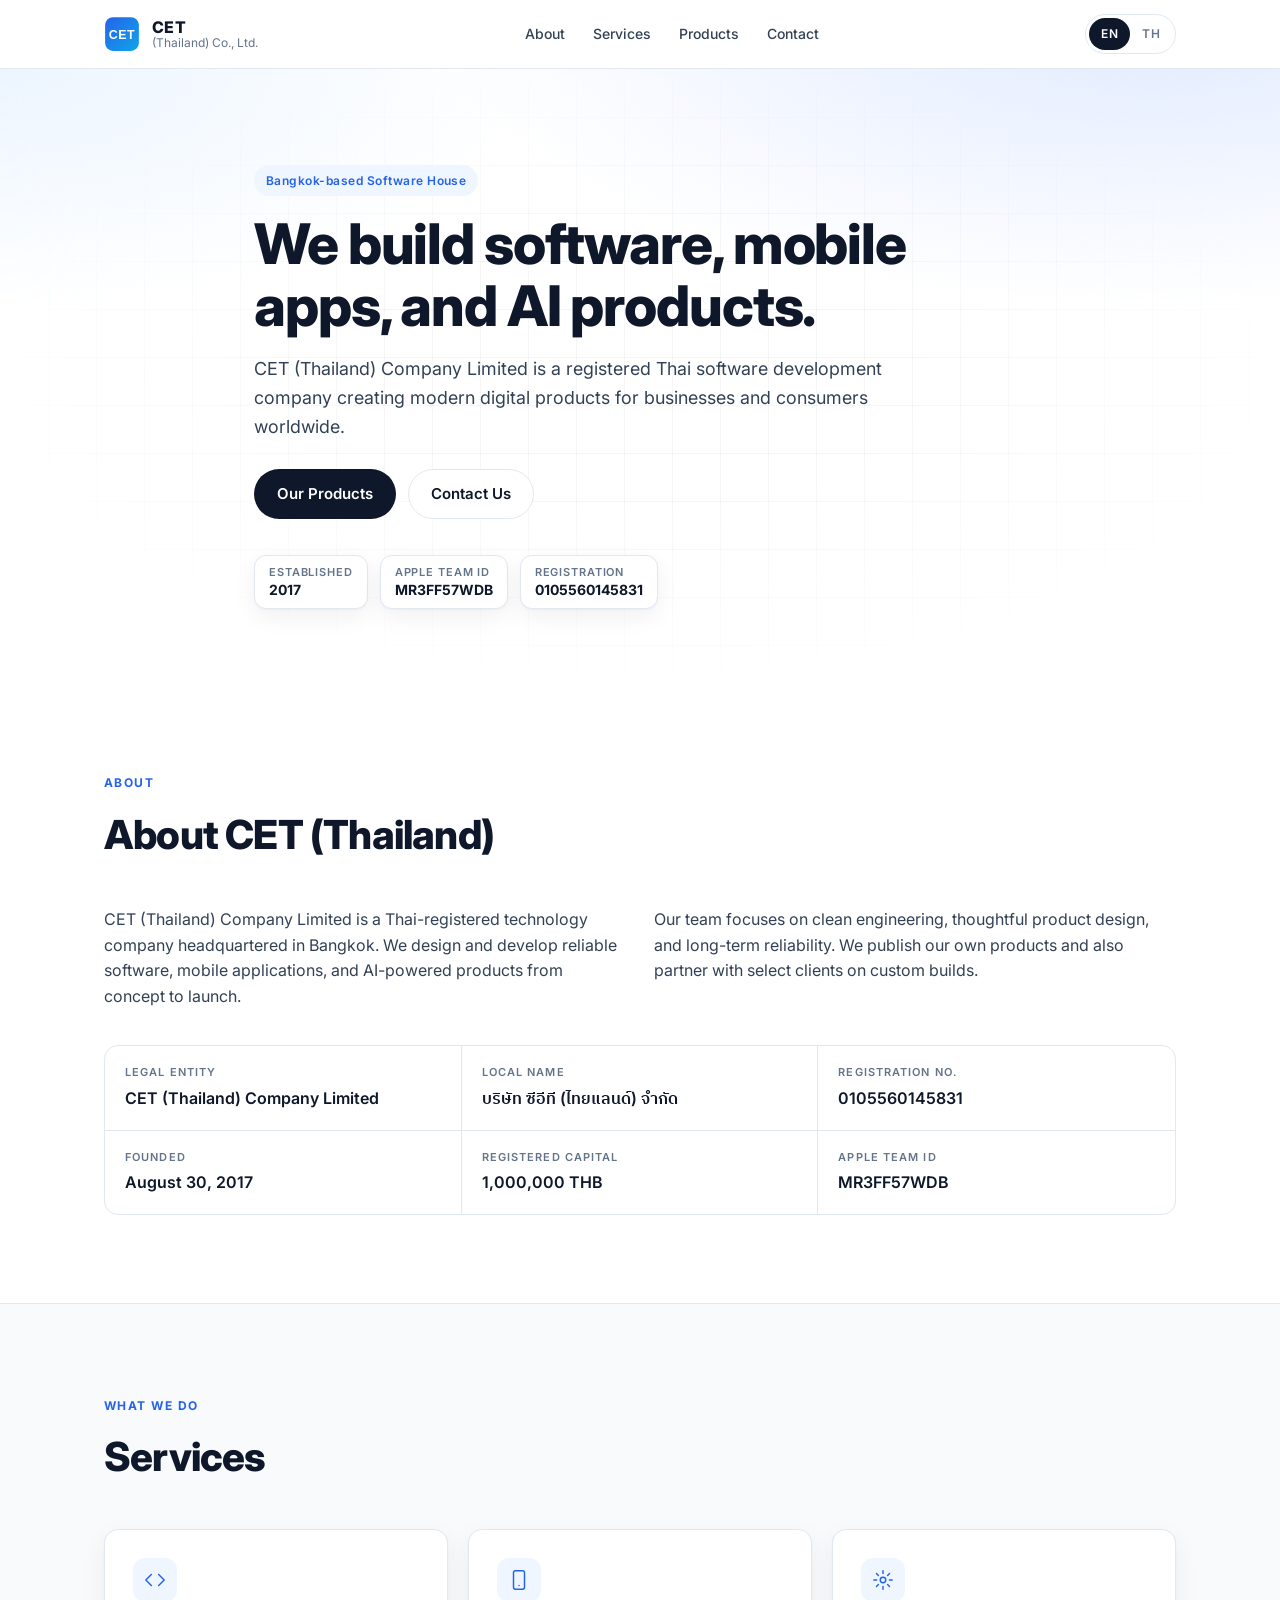
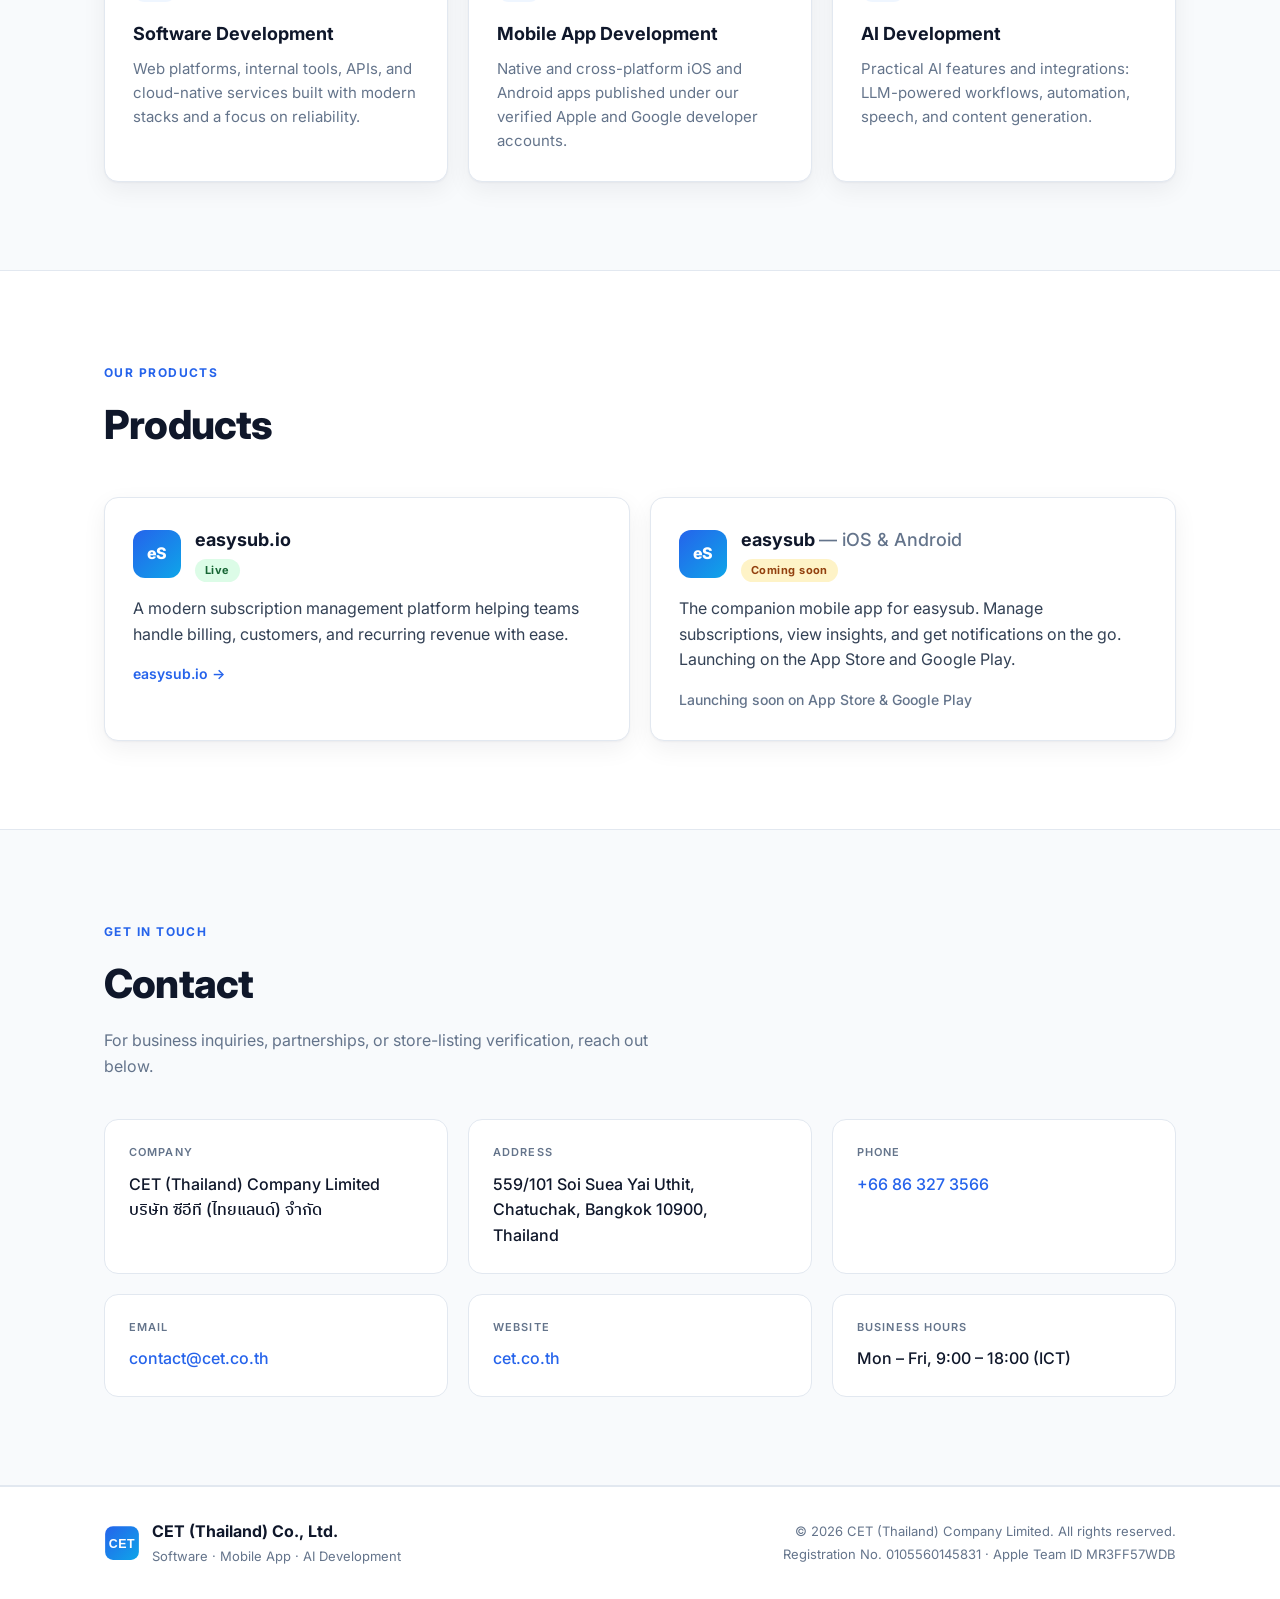
==== index.html @ 1dce6642 "Initial commit: CET (Thailand) Co., Ltd. corporate site (TH/EN)" ====
<!DOCTYPE html>
<html lang="en">
<head>
  <meta charset="UTF-8" />
  <meta name="viewport" content="width=device-width, initial-scale=1.0" />
  <title>CET (Thailand) Company Limited — Software, App & AI Development</title>
  <meta name="description" content="CET (Thailand) Company Limited is a Bangkok-based software house specializing in software, mobile app, and AI development. Makers of easysub.io." />
  <meta name="keywords" content="CET Thailand, Software Developer, App Developer, AI Developer, easysub, easysub.io, Bangkok Software House" />
  <meta name="author" content="CET (Thailand) Company Limited" />
  <meta name="robots" content="index, follow" />

  <!-- Open Graph -->
  <meta property="og:type" content="website" />
  <meta property="og:url" content="https://cet.co.th/" />
  <meta property="og:title" content="CET (Thailand) Company Limited" />
  <meta property="og:description" content="Software, mobile app, and AI development. Makers of easysub.io." />
  <meta property="og:image" content="https://cet.co.th/assets/og.png" />
  <meta property="og:site_name" content="CET (Thailand) Co., Ltd." />

  <!-- Twitter -->
  <meta name="twitter:card" content="summary_large_image" />
  <meta name="twitter:title" content="CET (Thailand) Company Limited" />
  <meta name="twitter:description" content="Software, mobile app, and AI development. Makers of easysub.io." />

  <link rel="canonical" href="https://cet.co.th/" />
  <link rel="icon" type="image/svg+xml" href="assets/favicon.svg" />
  <link rel="stylesheet" href="assets/style.css" />
  <link rel="preconnect" href="https://fonts.googleapis.com" />
  <link rel="preconnect" href="https://fonts.gstatic.com" crossorigin />
  <link href="https://fonts.googleapis.com/css2?family=Inter:wght@400;500;600;700;800&family=IBM+Plex+Sans+Thai:wght@400;500;600;700&display=swap" rel="stylesheet" />

  <!-- JSON-LD Structured Data for App Store / Play Store / SEO verification -->
  <script type="application/ld+json">
  {
    "@context": "https://schema.org",
    "@type": "Organization",
    "name": "CET (Thailand) Company Limited",
    "alternateName": "บริษัท ซีอีที (ไทยแลนด์) จำกัด",
    "url": "https://cet.co.th",
    "logo": "https://cet.co.th/assets/logo.svg",
    "foundingDate": "2017-08-30",
    "taxID": "0105560145831",
    "email": "contact@cet.co.th",
    "telephone": "+66-86-327-3566",
    "address": {
      "@type": "PostalAddress",
      "streetAddress": "559/101 Soi Suea Yai Uthit",
      "addressLocality": "Chatuchak",
      "addressRegion": "Bangkok",
      "postalCode": "10900",
      "addressCountry": "TH"
    },
    "sameAs": [
      "https://easysub.io"
    ]
  }
  </script>
</head>
<body>
  <!-- ============ HEADER ============ -->
  <header class="header">
    <div class="container nav">
      <a href="#" class="brand" aria-label="CET (Thailand) Co., Ltd.">
        <img src="assets/logo.svg" alt="CET logo" class="brand-logo" />
        <div class="brand-text">
          <span class="brand-name">CET</span>
          <span class="brand-sub" data-i18n="brand.sub">(Thailand) Co., Ltd.</span>
        </div>
      </a>

      <nav class="nav-links" aria-label="Primary">
        <a href="#about" data-i18n="nav.about">About</a>
        <a href="#services" data-i18n="nav.services">Services</a>
        <a href="#products" data-i18n="nav.products">Products</a>
        <a href="#contact" data-i18n="nav.contact">Contact</a>
      </nav>

      <div class="lang-switch" role="group" aria-label="Language switcher">
        <button type="button" class="lang-btn active" data-lang="en">EN</button>
        <button type="button" class="lang-btn" data-lang="th">TH</button>
      </div>
    </div>
  </header>

  <!-- ============ HERO ============ -->
  <section class="hero">
    <div class="container hero-inner">
      <span class="eyebrow" data-i18n="hero.eyebrow">Bangkok-based Software House</span>
      <h1 data-i18n="hero.title">We build software, mobile apps, and AI products.</h1>
      <p class="lead" data-i18n="hero.lead">CET (Thailand) Company Limited is a registered Thai software development company creating modern digital products for businesses and consumers worldwide.</p>
      <div class="hero-cta">
        <a class="btn btn-primary" href="#products" data-i18n="hero.cta.products">Our Products</a>
        <a class="btn btn-ghost" href="#contact" data-i18n="hero.cta.contact">Contact Us</a>
      </div>
      <div class="hero-badges">
        <div class="badge"><strong data-i18n="hero.badges.since.label">Established</strong><span>2017</span></div>
        <div class="badge"><strong data-i18n="hero.badges.team.label">Apple Team ID</strong><span>MR3FF57WDB</span></div>
        <div class="badge"><strong data-i18n="hero.badges.reg.label">Registration</strong><span>0105560145831</span></div>
      </div>
    </div>
  </section>

  <!-- ============ ABOUT ============ -->
  <section id="about" class="section">
    <div class="container">
      <div class="section-head">
        <span class="kicker" data-i18n="about.kicker">About</span>
        <h2 data-i18n="about.title">About CET (Thailand)</h2>
      </div>
      <div class="about-grid">
        <p data-i18n="about.p1">CET (Thailand) Company Limited is a Thai-registered technology company headquartered in Bangkok. We design and develop reliable software, mobile applications, and AI-powered products from concept to launch.</p>
        <p data-i18n="about.p2">Our team focuses on clean engineering, thoughtful product design, and long-term reliability. We publish our own products and also partner with select clients on custom builds.</p>
      </div>
      <dl class="legal-grid" aria-label="Company legal details">
        <div><dt data-i18n="about.legal.entity">Legal Entity</dt><dd>CET (Thailand) Company Limited</dd></div>
        <div><dt data-i18n="about.legal.local">Local Name</dt><dd>บริษัท ซีอีที (ไทยแลนด์) จำกัด</dd></div>
        <div><dt data-i18n="about.legal.reg">Registration No.</dt><dd>0105560145831</dd></div>
        <div><dt data-i18n="about.legal.founded">Founded</dt><dd data-i18n="about.legal.foundedVal">August 30, 2017</dd></div>
        <div><dt data-i18n="about.legal.capital">Registered Capital</dt><dd>1,000,000 THB</dd></div>
        <div><dt data-i18n="about.legal.team">Apple Team ID</dt><dd>MR3FF57WDB</dd></div>
      </dl>
    </div>
  </section>

  <!-- ============ SERVICES ============ -->
  <section id="services" class="section section-alt">
    <div class="container">
      <div class="section-head">
        <span class="kicker" data-i18n="services.kicker">What we do</span>
        <h2 data-i18n="services.title">Services</h2>
      </div>
      <div class="cards">
        <article class="card">
          <div class="card-icon" aria-hidden="true">
            <svg viewBox="0 0 24 24" fill="none" stroke="currentColor" stroke-width="1.6" stroke-linecap="round" stroke-linejoin="round"><polyline points="16 18 22 12 16 6"/><polyline points="8 6 2 12 8 18"/></svg>
          </div>
          <h3 data-i18n="services.s1.title">Software Development</h3>
          <p data-i18n="services.s1.desc">Web platforms, internal tools, APIs, and cloud-native services built with modern stacks and a focus on reliability.</p>
        </article>
        <article class="card">
          <div class="card-icon" aria-hidden="true">
            <svg viewBox="0 0 24 24" fill="none" stroke="currentColor" stroke-width="1.6" stroke-linecap="round" stroke-linejoin="round"><rect x="6" y="2" width="12" height="20" rx="2"/><line x1="12" y1="18" x2="12" y2="18"/></svg>
          </div>
          <h3 data-i18n="services.s2.title">Mobile App Development</h3>
          <p data-i18n="services.s2.desc">Native and cross-platform iOS and Android apps published under our verified Apple and Google developer accounts.</p>
        </article>
        <article class="card">
          <div class="card-icon" aria-hidden="true">
            <svg viewBox="0 0 24 24" fill="none" stroke="currentColor" stroke-width="1.6" stroke-linecap="round" stroke-linejoin="round"><circle cx="12" cy="12" r="3"/><path d="M12 2v3M12 19v3M2 12h3M19 12h3M4.9 4.9l2.1 2.1M17 17l2.1 2.1M4.9 19.1L7 17M17 7l2.1-2.1"/></svg>
          </div>
          <h3 data-i18n="services.s3.title">AI Development</h3>
          <p data-i18n="services.s3.desc">Practical AI features and integrations: LLM-powered workflows, automation, speech, and content generation.</p>
        </article>
      </div>
    </div>
  </section>

  <!-- ============ PRODUCTS ============ -->
  <section id="products" class="section">
    <div class="container">
      <div class="section-head">
        <span class="kicker" data-i18n="products.kicker">Our products</span>
        <h2 data-i18n="products.title">Products</h2>
      </div>
      <div class="products">
        <article class="product">
          <div class="product-head">
            <div class="product-logo easysub-mark" aria-hidden="true">eS</div>
            <div>
              <h3>easysub.io</h3>
              <span class="tag tag-live" data-i18n="products.live">Live</span>
            </div>
          </div>
          <p data-i18n="products.p1.desc">A modern subscription management platform helping teams handle billing, customers, and recurring revenue with ease.</p>
          <a class="link" href="https://easysub.io" target="_blank" rel="noopener">easysub.io →</a>
        </article>
        <article class="product">
          <div class="product-head">
            <div class="product-logo easysub-mark" aria-hidden="true">eS</div>
            <div>
              <h3>easysub <span class="muted">— iOS &amp; Android</span></h3>
              <span class="tag tag-soon" data-i18n="products.soon">Coming soon</span>
            </div>
          </div>
          <p data-i18n="products.p2.desc">The companion mobile app for easysub. Manage subscriptions, view insights, and get notifications on the go. Launching on the App Store and Google Play.</p>
          <span class="link muted" data-i18n="products.p2.cta">Launching soon on App Store &amp; Google Play</span>
        </article>
      </div>
    </div>
  </section>

  <!-- ============ CONTACT ============ -->
  <section id="contact" class="section section-alt">
    <div class="container">
      <div class="section-head">
        <span class="kicker" data-i18n="contact.kicker">Get in touch</span>
        <h2 data-i18n="contact.title">Contact</h2>
        <p class="section-sub" data-i18n="contact.sub">For business inquiries, partnerships, or store-listing verification, reach out below.</p>
      </div>

      <div class="contact-grid">
        <div class="contact-card">
          <span class="contact-label" data-i18n="contact.company">Company</span>
          <p>CET (Thailand) Company Limited<br/>บริษัท ซีอีที (ไทยแลนด์) จำกัด</p>
        </div>
        <div class="contact-card">
          <span class="contact-label" data-i18n="contact.address">Address</span>
          <p data-i18n="contact.addressVal">559/101 Soi Suea Yai Uthit,<br/>Chatuchak, Bangkok 10900,<br/>Thailand</p>
        </div>
        <div class="contact-card">
          <span class="contact-label" data-i18n="contact.phone">Phone</span>
          <p><a href="tel:+66863273566">+66 86 327 3566</a></p>
        </div>
        <div class="contact-card">
          <span class="contact-label" data-i18n="contact.email">Email</span>
          <p><a href="mailto:contact@cet.co.th">contact@cet.co.th</a></p>
        </div>
        <div class="contact-card">
          <span class="contact-label" data-i18n="contact.website">Website</span>
          <p><a href="https://cet.co.th">cet.co.th</a></p>
        </div>
        <div class="contact-card">
          <span class="contact-label" data-i18n="contact.hours">Business Hours</span>
          <p data-i18n="contact.hoursVal">Mon – Fri, 9:00 – 18:00 (ICT)</p>
        </div>
      </div>
    </div>
  </section>

  <!-- ============ FOOTER ============ -->
  <footer class="footer">
    <div class="container footer-inner">
      <div class="footer-brand">
        <img src="assets/logo.svg" alt="" class="brand-logo" aria-hidden="true" />
        <div>
          <strong>CET (Thailand) Co., Ltd.</strong>
          <p class="muted small" data-i18n="footer.tagline">Software · Mobile App · AI Development</p>
        </div>
      </div>
      <div class="footer-meta small muted">
        <p>© <span id="year"></span> CET (Thailand) Company Limited. <span data-i18n="footer.rights">All rights reserved.</span></p>
        <p data-i18n="footer.legal">Registration No. 0105560145831 · Apple Team ID MR3FF57WDB</p>
      </div>
    </div>
  </footer>

  <script src="assets/script.js"></script>
</body>
</html>
---- assets/style.css ----
/* ============ Reset & Base ============ */
*, *::before, *::after { box-sizing: border-box; }
html { scroll-behavior: smooth; -webkit-text-size-adjust: 100%; }
body {
  margin: 0;
  font-family: 'Inter', 'IBM Plex Sans Thai', -apple-system, BlinkMacSystemFont, 'Segoe UI', sans-serif;
  color: #0f172a;
  background: #ffffff;
  line-height: 1.6;
  -webkit-font-smoothing: antialiased;
  -moz-osx-font-smoothing: grayscale;
}
html[lang="th"] body {
  font-family: 'IBM Plex Sans Thai', 'Inter', -apple-system, BlinkMacSystemFont, sans-serif;
}
img { max-width: 100%; display: block; }
a { color: inherit; text-decoration: none; }
button { font: inherit; cursor: pointer; border: 0; background: transparent; color: inherit; }

:root {
  --bg: #ffffff;
  --bg-alt: #f8fafc;
  --ink: #0f172a;
  --ink-2: #334155;
  --muted: #64748b;
  --line: #e2e8f0;
  --brand: #2563eb;
  --brand-2: #1d4ed8;
  --brand-soft: #eff6ff;
  --accent: #0ea5e9;
  --shadow: 0 1px 2px rgba(15, 23, 42, .04), 0 8px 24px rgba(15, 23, 42, .06);
  --radius: 14px;
}

.container {
  width: 100%;
  max-width: 1120px;
  margin: 0 auto;
  padding: 0 24px;
}

/* ============ Header ============ */
.header {
  position: sticky;
  top: 0;
  z-index: 50;
  background: rgba(255, 255, 255, .85);
  backdrop-filter: saturate(180%) blur(12px);
  -webkit-backdrop-filter: saturate(180%) blur(12px);
  border-bottom: 1px solid var(--line);
}
.nav {
  display: flex;
  align-items: center;
  justify-content: space-between;
  gap: 16px;
  height: 68px;
}
.brand {
  display: flex;
  align-items: center;
  gap: 12px;
}
.brand-logo { width: 36px; height: 36px; }
.brand-text { display: flex; flex-direction: column; line-height: 1.1; }
.brand-name { font-weight: 800; letter-spacing: .02em; }
.brand-sub { font-size: 12px; color: var(--muted); }
.nav-links {
  display: flex;
  gap: 28px;
  font-size: 14px;
  font-weight: 500;
  color: var(--ink-2);
}
.nav-links a { transition: color .15s ease; }
.nav-links a:hover { color: var(--brand); }

.lang-switch {
  display: inline-flex;
  border: 1px solid var(--line);
  border-radius: 999px;
  padding: 3px;
  background: #fff;
}
.lang-btn {
  padding: 6px 12px;
  font-size: 12px;
  font-weight: 600;
  color: var(--muted);
  border-radius: 999px;
  letter-spacing: .04em;
}
.lang-btn.active {
  color: #fff;
  background: var(--ink);
}

/* ============ Hero ============ */
.hero {
  position: relative;
  padding: 96px 0 72px;
  background:
    radial-gradient(1200px 500px at 90% -10%, #e0eaff 0%, transparent 60%),
    radial-gradient(900px 400px at 0% 0%, #ecf5ff 0%, transparent 60%),
    var(--bg);
  overflow: hidden;
}
.hero::before {
  content: '';
  position: absolute;
  inset: 0;
  background-image:
    linear-gradient(to right, rgba(15,23,42,.04) 1px, transparent 1px),
    linear-gradient(to bottom, rgba(15,23,42,.04) 1px, transparent 1px);
  background-size: 48px 48px;
  mask-image: radial-gradient(ellipse at center, #000 30%, transparent 75%);
  -webkit-mask-image: radial-gradient(ellipse at center, #000 30%, transparent 75%);
  pointer-events: none;
}
.hero-inner { position: relative; max-width: 820px; }
.eyebrow {
  display: inline-block;
  font-size: 12px;
  font-weight: 600;
  color: var(--brand);
  background: var(--brand-soft);
  padding: 6px 12px;
  border-radius: 999px;
  letter-spacing: .04em;
  margin-bottom: 18px;
}
.hero h1 {
  font-size: clamp(34px, 5vw, 56px);
  line-height: 1.1;
  margin: 0 0 18px;
  letter-spacing: -.02em;
  font-weight: 800;
  color: var(--ink);
}
.lead {
  font-size: clamp(16px, 1.4vw, 18px);
  color: var(--ink-2);
  max-width: 640px;
  margin: 0 0 28px;
}
.hero-cta { display: flex; gap: 12px; flex-wrap: wrap; margin-bottom: 36px; }
.btn {
  display: inline-flex;
  align-items: center;
  gap: 8px;
  padding: 12px 22px;
  font-size: 15px;
  font-weight: 600;
  border-radius: 999px;
  transition: all .18s ease;
  border: 1px solid transparent;
}
.btn-primary { background: var(--ink); color: #fff; }
.btn-primary:hover { background: #000; transform: translateY(-1px); }
.btn-ghost { background: #fff; color: var(--ink); border-color: var(--line); }
.btn-ghost:hover { border-color: var(--ink); }

.hero-badges { display: flex; gap: 12px; flex-wrap: wrap; }
.badge {
  background: #fff;
  border: 1px solid var(--line);
  border-radius: 12px;
  padding: 10px 14px;
  display: flex;
  flex-direction: column;
  line-height: 1.2;
  box-shadow: var(--shadow);
}
.badge strong {
  font-size: 11px;
  text-transform: uppercase;
  letter-spacing: .08em;
  color: var(--muted);
  font-weight: 600;
}
.badge span { font-size: 14px; font-weight: 700; color: var(--ink); margin-top: 2px; }

/* ============ Section common ============ */
.section { padding: 88px 0; }
.section-alt { background: var(--bg-alt); border-block: 1px solid var(--line); }
.section-head { margin-bottom: 40px; max-width: 720px; }
.kicker {
  font-size: 12px;
  font-weight: 700;
  color: var(--brand);
  letter-spacing: .12em;
  text-transform: uppercase;
}
.section-head h2 {
  font-size: clamp(28px, 3.4vw, 40px);
  margin: 8px 0 0;
  letter-spacing: -.02em;
  font-weight: 800;
}
.section-sub { color: var(--muted); margin-top: 12px; max-width: 560px; }

/* ============ About ============ */
.about-grid {
  display: grid;
  grid-template-columns: 1fr 1fr;
  gap: 28px;
  margin-bottom: 36px;
}
.about-grid p { color: var(--ink-2); margin: 0; font-size: 16px; }

.legal-grid {
  display: grid;
  grid-template-columns: repeat(3, 1fr);
  gap: 0;
  margin: 0;
  border: 1px solid var(--line);
  border-radius: var(--radius);
  overflow: hidden;
  background: #fff;
}
.legal-grid > div {
  padding: 18px 20px;
  border-right: 1px solid var(--line);
  border-bottom: 1px solid var(--line);
}
.legal-grid > div:nth-child(3n) { border-right: 0; }
.legal-grid > div:nth-last-child(-n+3) { border-bottom: 0; }
.legal-grid dt {
  font-size: 11px;
  text-transform: uppercase;
  letter-spacing: .1em;
  color: var(--muted);
  font-weight: 600;
  margin-bottom: 4px;
}
.legal-grid dd { margin: 0; font-weight: 600; color: var(--ink); }

/* ============ Cards (services) ============ */
.cards {
  display: grid;
  grid-template-columns: repeat(3, 1fr);
  gap: 20px;
}
.card {
  background: #fff;
  border: 1px solid var(--line);
  border-radius: var(--radius);
  padding: 28px;
  box-shadow: var(--shadow);
  transition: transform .2s ease, box-shadow .2s ease, border-color .2s ease;
}
.card:hover {
  transform: translateY(-3px);
  border-color: #cbd5e1;
  box-shadow: 0 12px 32px rgba(15, 23, 42, .08);
}
.card-icon {
  width: 44px;
  height: 44px;
  border-radius: 12px;
  background: var(--brand-soft);
  color: var(--brand);
  display: flex;
  align-items: center;
  justify-content: center;
  margin-bottom: 18px;
}
.card-icon svg { width: 22px; height: 22px; }
.card h3 { margin: 0 0 8px; font-size: 18px; font-weight: 700; }
.card p { margin: 0; color: var(--muted); font-size: 15px; }

/* ============ Products ============ */
.products {
  display: grid;
  grid-template-columns: 1fr 1fr;
  gap: 20px;
}
.product {
  background: #fff;
  border: 1px solid var(--line);
  border-radius: var(--radius);
  padding: 28px;
  box-shadow: var(--shadow);
}
.product-head {
  display: flex;
  align-items: center;
  gap: 14px;
  margin-bottom: 14px;
}
.product-logo {
  width: 48px;
  height: 48px;
  border-radius: 12px;
  display: flex;
  align-items: center;
  justify-content: center;
  font-weight: 800;
  color: #fff;
  letter-spacing: -.02em;
}
.easysub-mark {
  background: linear-gradient(135deg, #2563eb 0%, #0ea5e9 100%);
}
.product h3 { margin: 0; font-size: 18px; font-weight: 700; }
.product .muted { color: var(--muted); font-weight: 500; }
.product p { color: var(--ink-2); margin: 0 0 14px; }
.tag {
  display: inline-block;
  font-size: 11px;
  font-weight: 700;
  padding: 3px 10px;
  border-radius: 999px;
  letter-spacing: .04em;
  margin-top: 4px;
}
.tag-live { background: #dcfce7; color: #166534; }
.tag-soon { background: #fef3c7; color: #92400e; }
.link {
  font-weight: 600;
  color: var(--brand);
  font-size: 14px;
}
.link.muted { color: var(--muted); cursor: default; }

/* ============ Contact ============ */
.contact-grid {
  display: grid;
  grid-template-columns: repeat(3, 1fr);
  gap: 20px;
}
.contact-card {
  background: #fff;
  border: 1px solid var(--line);
  border-radius: var(--radius);
  padding: 24px;
}
.contact-label {
  display: block;
  font-size: 11px;
  text-transform: uppercase;
  letter-spacing: .1em;
  color: var(--muted);
  font-weight: 600;
  margin-bottom: 10px;
}
.contact-card p { margin: 0; color: var(--ink); font-weight: 500; }
.contact-card a { color: var(--brand); }
.contact-card a:hover { text-decoration: underline; }

/* ============ Footer ============ */
.footer {
  border-top: 1px solid var(--line);
  background: #fff;
  padding: 32px 0;
}
.footer-inner {
  display: flex;
  justify-content: space-between;
  align-items: center;
  gap: 24px;
  flex-wrap: wrap;
}
.footer-brand { display: flex; align-items: center; gap: 12px; }
.footer-brand p { margin: 2px 0 0; }
.footer-meta { text-align: right; }
.footer-meta p { margin: 2px 0; }
.muted { color: var(--muted); }
.small { font-size: 13px; }

/* ============ Responsive ============ */
@media (max-width: 860px) {
  .nav-links { display: none; }
  .about-grid { grid-template-columns: 1fr; gap: 16px; }
  .legal-grid { grid-template-columns: repeat(2, 1fr); }
  .legal-grid > div { border-right: 1px solid var(--line); border-bottom: 1px solid var(--line); }
  .legal-grid > div:nth-child(3n) { border-right: 1px solid var(--line); }
  .legal-grid > div:nth-child(2n) { border-right: 0; }
  .legal-grid > div:nth-last-child(-n+3) { border-bottom: 1px solid var(--line); }
  .legal-grid > div:nth-last-child(-n+2) { border-bottom: 0; }
  .cards, .products, .contact-grid { grid-template-columns: 1fr; }
  .footer-inner { flex-direction: column; align-items: flex-start; }
  .footer-meta { text-align: left; }
  .hero { padding: 64px 0 56px; }
  .section { padding: 64px 0; }
}
@media (max-width: 480px) {
  .legal-grid { grid-template-columns: 1fr; }
  .legal-grid > div { border-right: 0 !important; border-bottom: 1px solid var(--line) !important; }
  .legal-grid > div:last-child { border-bottom: 0 !important; }
  .hero-badges .badge { flex: 1 1 calc(50% - 12px); }
}
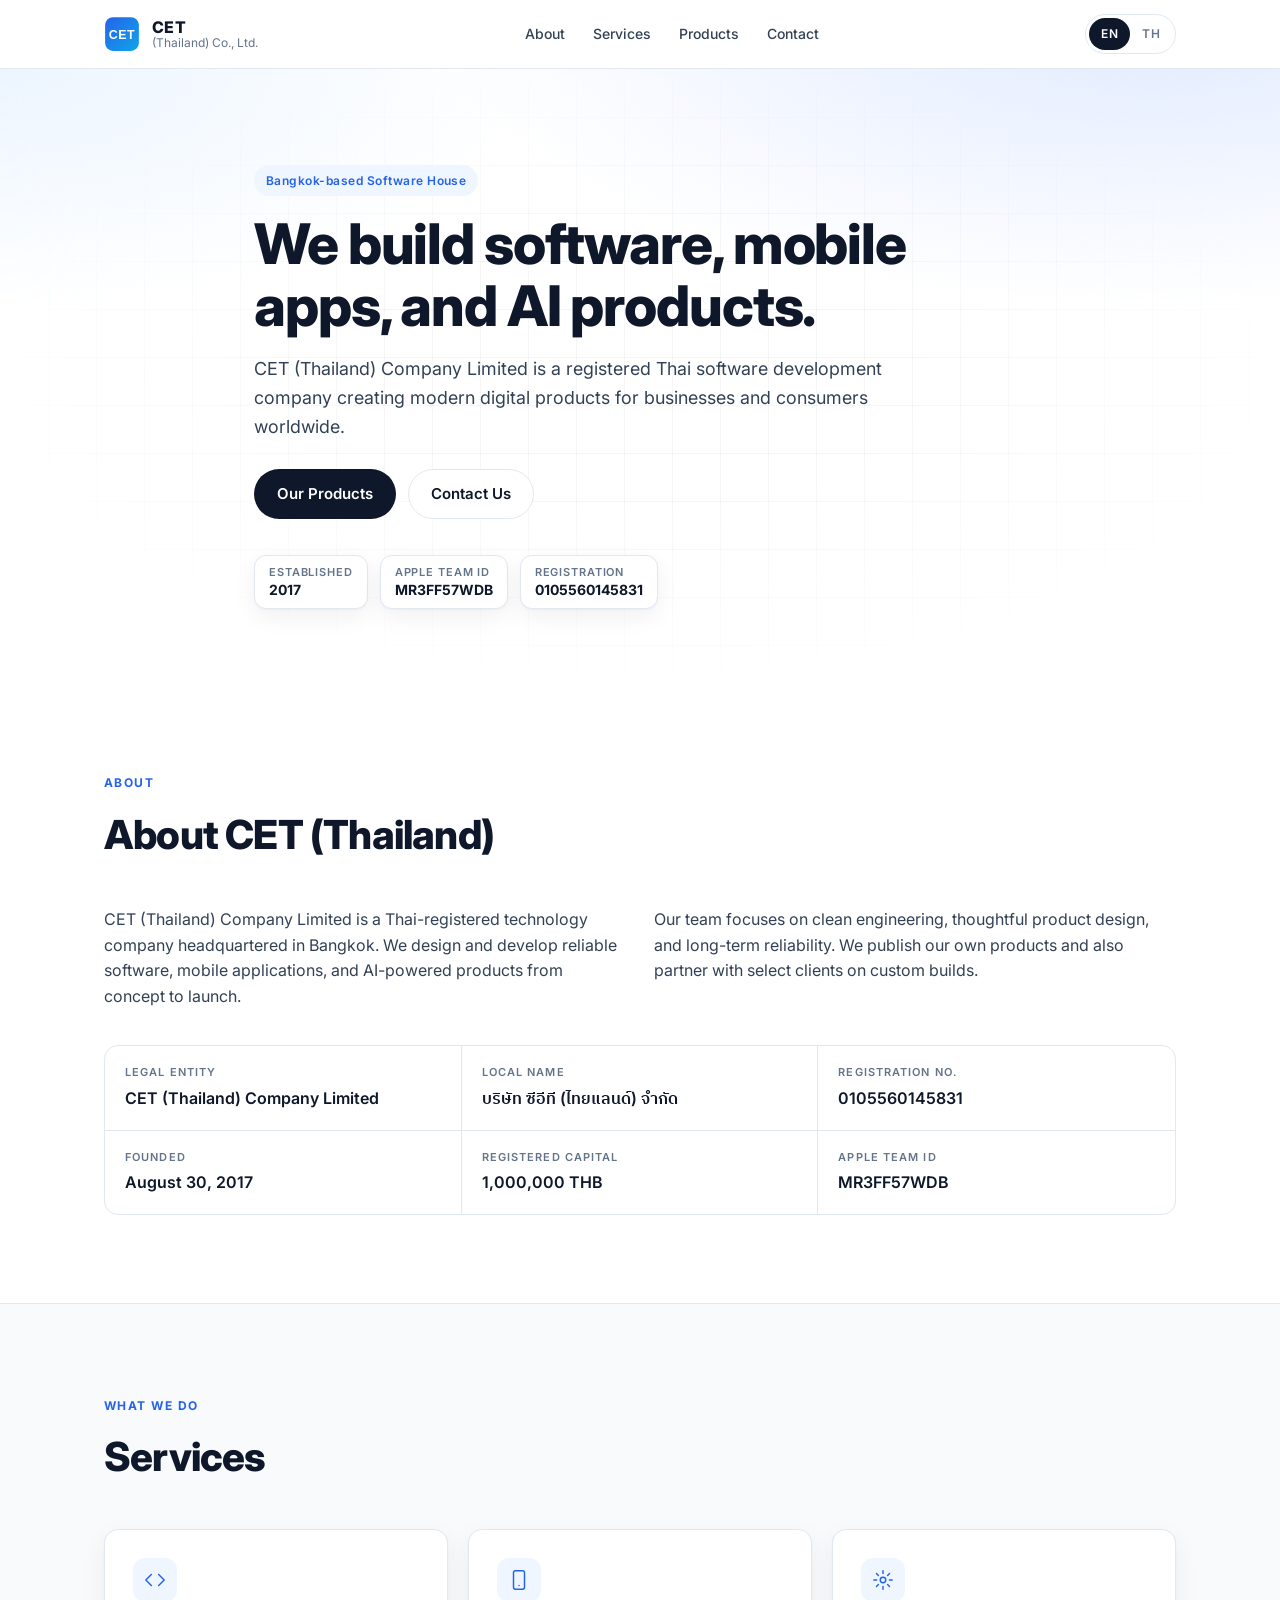
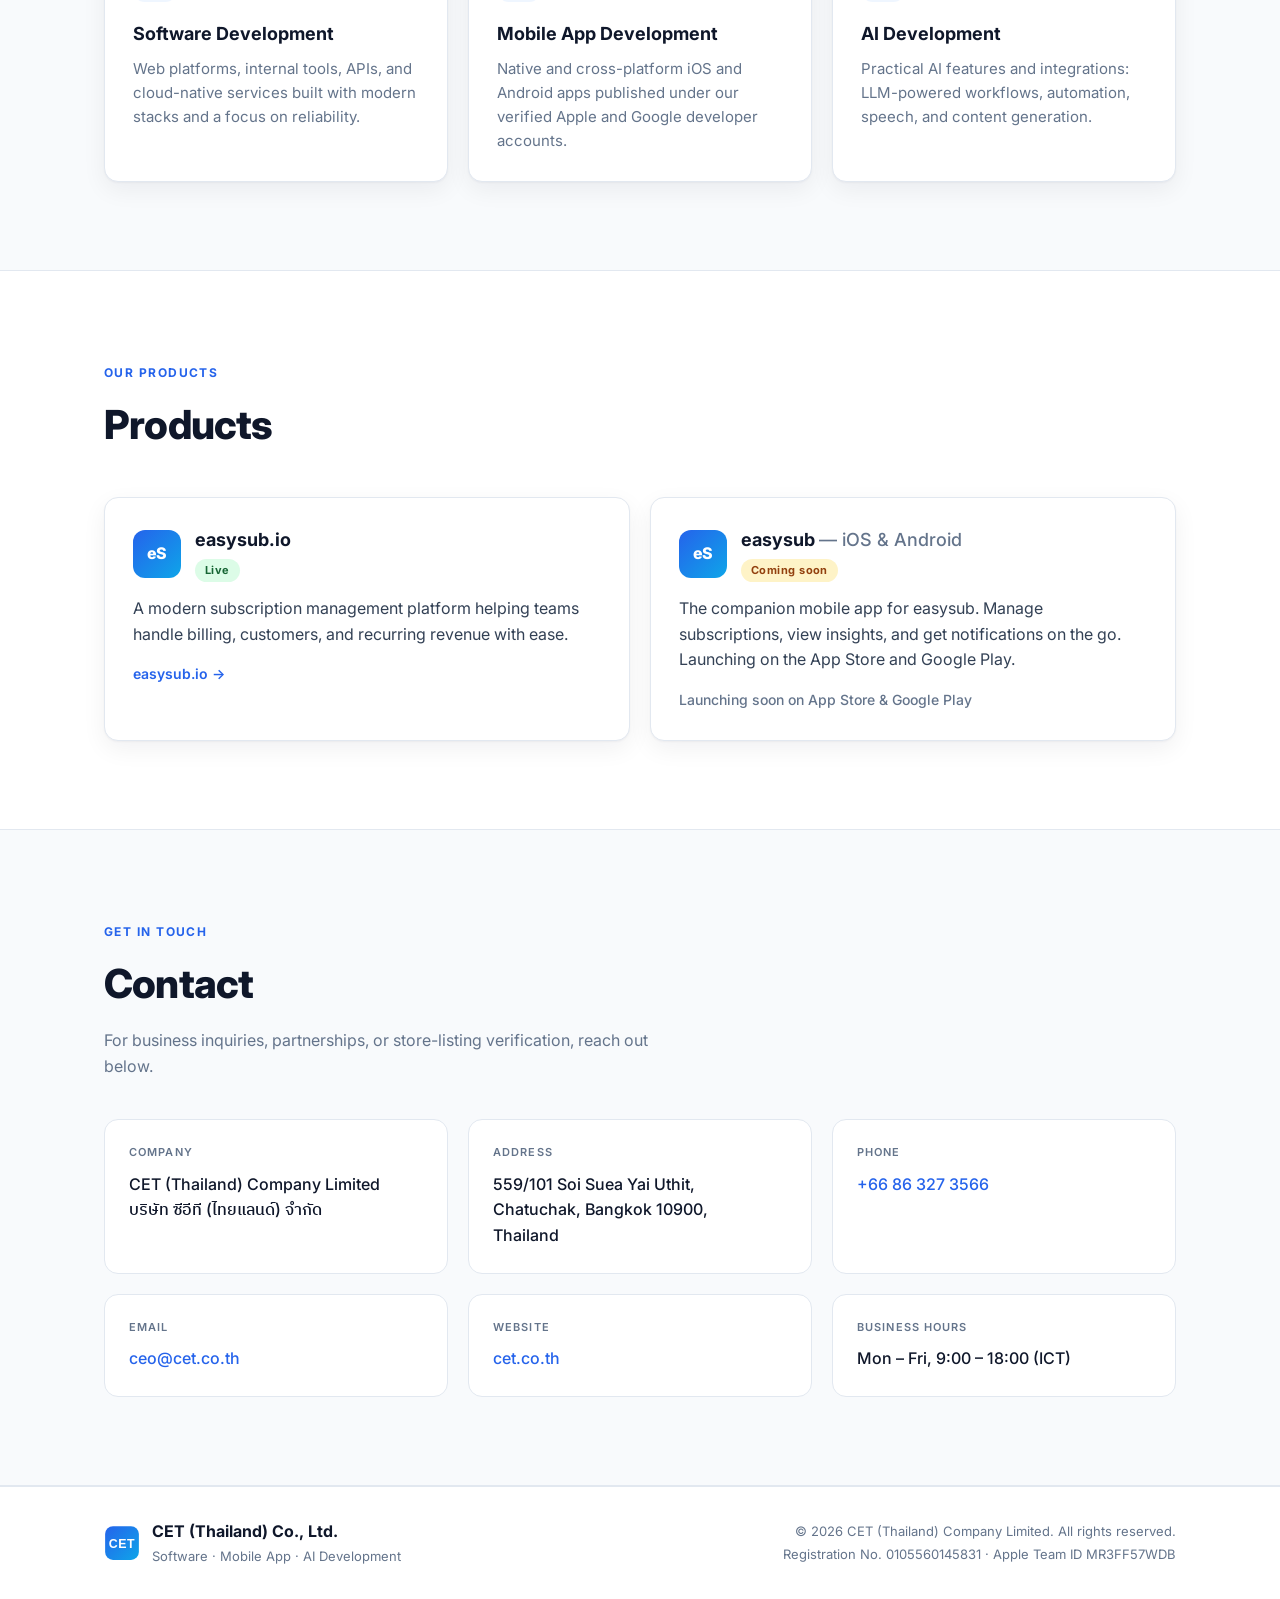
==== commit 8691185d: "feat: switch contact email to ceo@cet.co.th (matches CF Email Routing)" ====
--- a/index.html
+++ b/index.html
@@ -40,7 +40,7 @@
     "logo": "https://cet.co.th/assets/logo.svg",
     "foundingDate": "2017-08-30",
     "taxID": "0105560145831",
-    "email": "contact@cet.co.th",
+    "email": "ceo@cet.co.th",
     "telephone": "+66-86-327-3566",
     "address": {
       "@type": "PostalAddress",
@@ -213,7 +213,7 @@
         </div>
         <div class="contact-card">
           <span class="contact-label" data-i18n="contact.email">Email</span>
-          <p><a href="mailto:contact@cet.co.th">contact@cet.co.th</a></p>
+          <p><a href="mailto:ceo@cet.co.th">ceo@cet.co.th</a></p>
         </div>
         <div class="contact-card">
           <span class="contact-label" data-i18n="contact.website">Website</span>
